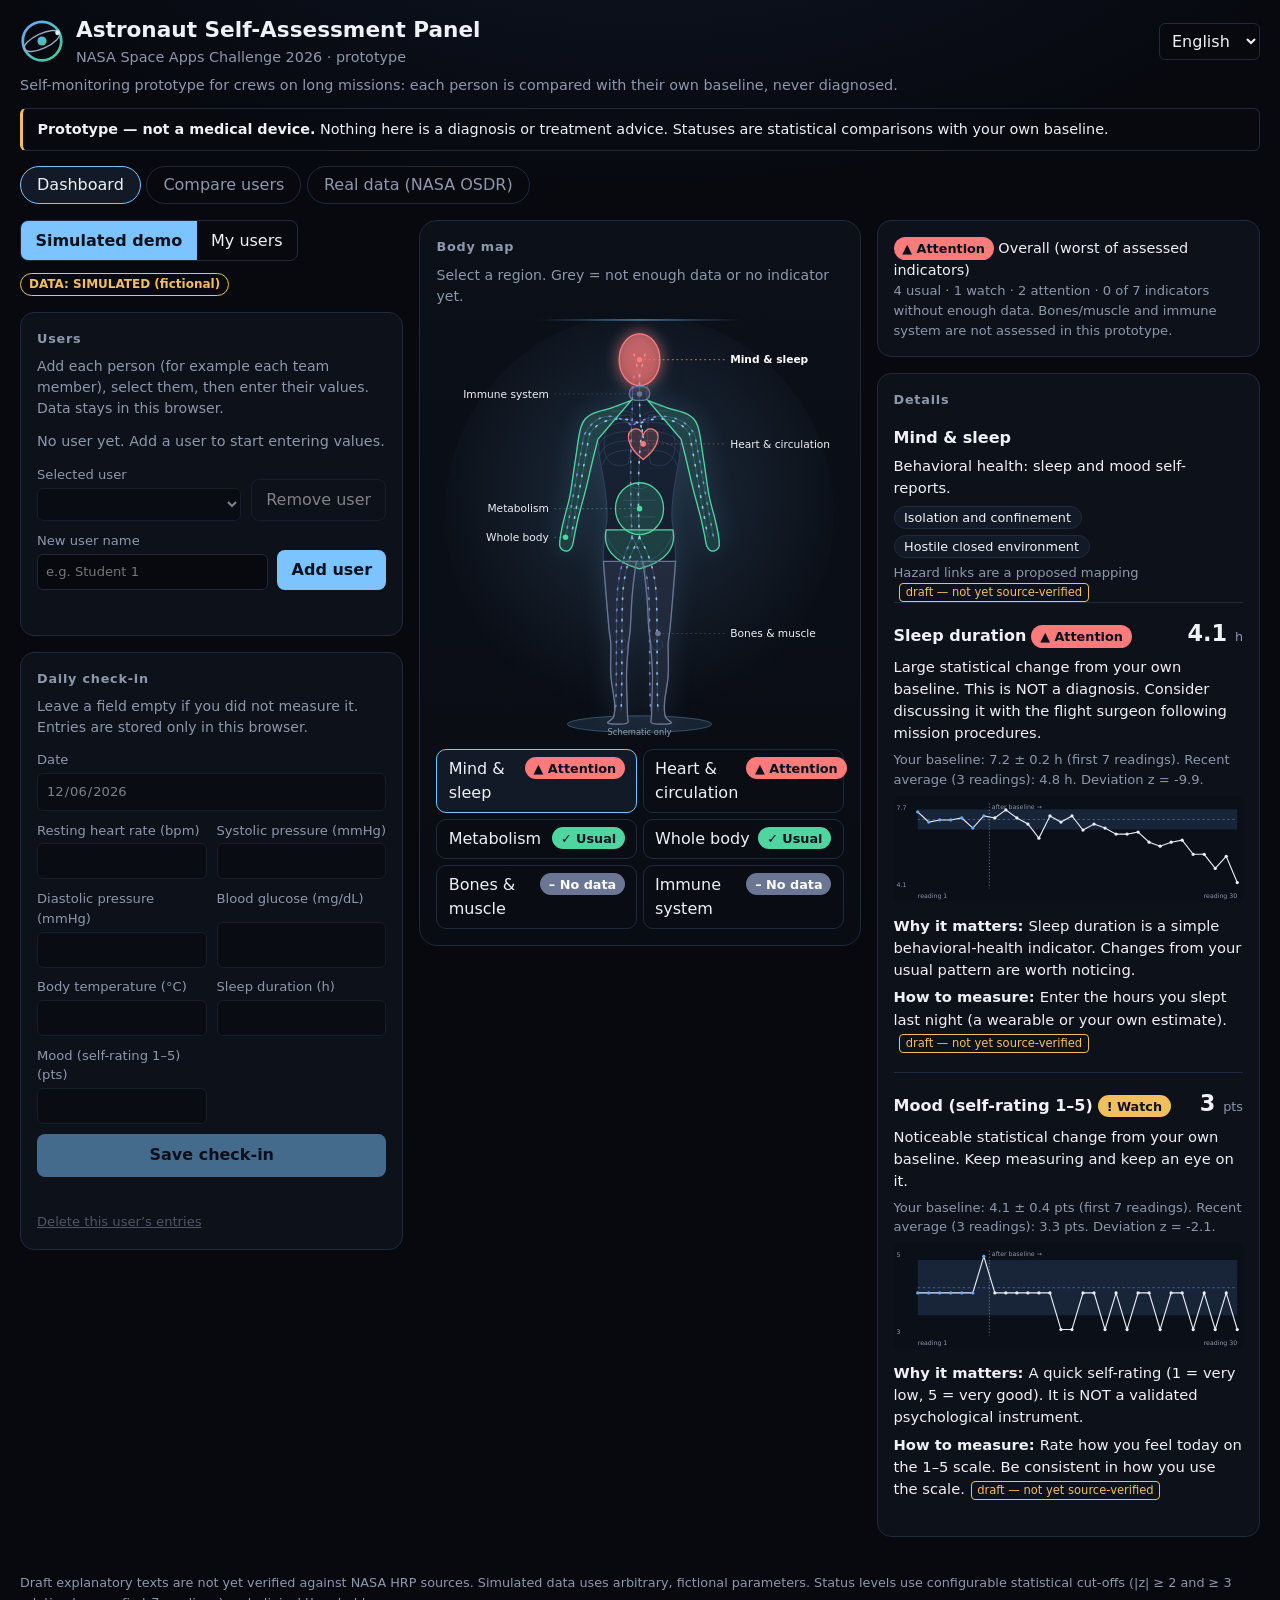
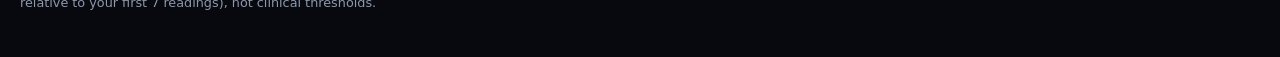
==== nasahealthmontoringsoftware/index.html @ 1b204e5e "Add files via upload" ====
<!DOCTYPE html>
<html lang="en">
<head>
  <meta charset="utf-8">
  <meta name="viewport" content="width=device-width, initial-scale=1">
  <title>Astronaut Self-Assessment Panel — NASA Space Apps 2026 prototype</title>
  <link rel="stylesheet" href="css/style.css">
</head>
<body>
  <header class="top">
    <div class="brand">
      <svg class="logo" viewBox="0 0 48 48" aria-hidden="true" focusable="false">
        <defs><linearGradient id="lg" x1="0" y1="0" x2="1" y2="1"><stop offset="0" stop-color="#6aa8ff"/><stop offset="1" stop-color="#3ecf8e"/></linearGradient></defs>
        <circle cx="24" cy="24" r="21" fill="none" stroke="url(#lg)" stroke-width="3"/>
        <ellipse cx="24" cy="24" rx="21" ry="8" fill="none" stroke="#9aa6c2" stroke-width="1.5" transform="rotate(-25 24 24)"/>
        <circle cx="24" cy="24" r="5" fill="url(#lg)"/>
        <circle cx="41" cy="15" r="2.6" fill="#e8edf7"/>
      </svg>
      <div>
        <h1 data-i18n="appTitle">Astronaut Self-Assessment Panel</h1>
        <p class="sub" data-i18n="appSub">NASA Space Apps Challenge 2026 · prototype</p>
      </div>
    </div>
    <div class="top-right">
      <label class="lang"><span class="sr-only" data-i18n="langLabel">Language</span><select id="lang"></select></label>
    </div>
  </header>

  <p class="tagline" data-i18n="hero">Self-monitoring prototype for crews on long missions: each person is compared with their own baseline, never diagnosed.</p>

  <div class="banner" role="note">
    <strong data-i18n="bannerStrong">Prototype — not a medical device.</strong>
    <span data-i18n="bannerText">Nothing here is a diagnosis or treatment advice. Statuses are statistical comparisons with your own baseline.</span>
  </div>

  <nav class="tabs" role="tablist">
    <button class="tab active" role="tab" aria-selected="true" data-tab="dash" data-i18n="tabDash">Dashboard</button>
    <button class="tab" role="tab" aria-selected="false" data-tab="compare" data-i18n="tabCompare">Compare users</button>
    <button class="tab" role="tab" aria-selected="false" data-tab="osdr" data-i18n="tabOsdr">Real data (NASA OSDR)</button>
  </nav>

  <div id="view-dash">
  <main class="console">
    <aside class="rail rail-left" aria-label="Users and data entry">
      <div class="toolbar">
        <div class="source-toggle" role="group" aria-label="Data source" data-i18n-aria="srcLabel">
          <button id="btn-demo" class="seg active" aria-pressed="true" data-i18n="btnDemo">Simulated demo</button>
          <button id="btn-manual" class="seg" aria-pressed="false" data-i18n="btnManual">My users</button>
        </div>
        <span id="source-badge" class="badge sim">DATA: SIMULATED (fictional)</span>
      </div>

      <section class="card" aria-labelledby="h-users">
        <h2 id="h-users" data-i18n="users.title">Users</h2>
        <p class="hint" data-i18n="users.hint">Add each person (for example each team member), select them, then enter their values. Data stays in this browser.</p>
        <p id="user-none" class="empty" data-i18n="users.none">No user yet. Add a user to start entering values.</p>
        <div class="userbar">
          <label class="grow"><span data-i18n="users.select">Selected user</span><select id="user-select"></select></label>
          <button id="user-remove" class="ghost" type="button" data-i18n="users.remove">Remove user</button>
        </div>
        <form id="user-add" class="userbar" novalidate>
          <label class="grow"><span data-i18n="users.new">New user name</span><input id="user-name" type="text" maxlength="30" autocomplete="off" data-i18n-ph="users.placeholder" placeholder="e.g. Student 1"></label>
          <button class="primary" type="submit" data-i18n="users.add">Add user</button>
        </form>
        <div id="user-msg" role="status" class="form-msg"></div>
      </section>

      <section class="card" aria-labelledby="h-checkin">
        <h2 id="h-checkin" data-i18n="checkin">Daily check-in</h2>
        <p class="hint" data-i18n="checkinHint">Leave a field empty if you did not measure it. Entries are stored only in this browser.</p>
        <form id="checkin" novalidate></form>
        <div id="form-msg" role="alert" class="form-msg"></div>
        <button id="clear-manual" class="link" type="button" data-i18n="clear">Delete my entries</button>
      </section>
    </aside>

    <section class="stage" aria-labelledby="h-body">
      <h2 id="h-body" data-i18n="bodyMap">Body map</h2>
      <p class="hint" data-i18n="bodyHint">Select a region. Grey = not enough data or no indicator yet.</p>
      <div class="bodywrap">
        <svg id="body" viewBox="0 0 440 452" role="group" aria-label="Clickable body map" data-i18n-aria="bodyAria">
          <defs>
            <radialGradient id="halo" cx="0.5" cy="0.45" r="0.55"><stop offset="0" stop-color="#7cc4ff" stop-opacity="0.16"/><stop offset="1" stop-color="#7cc4ff" stop-opacity="0"/></radialGradient>
            <linearGradient id="scanfade" x1="0" y1="0" x2="1" y2="0"><stop offset="0" stop-color="#7cc4ff" stop-opacity="0"/><stop offset="0.5" stop-color="#7cc4ff" stop-opacity="0.9"/><stop offset="1" stop-color="#7cc4ff" stop-opacity="0"/></linearGradient>
            <linearGradient id="skin" x1="0" y1="0" x2="0" y2="1"><stop offset="0" stop-color="#1a2639"/><stop offset="1" stop-color="#0d1420"/></linearGradient>
          </defs>
          <ellipse class="deco" cx="220" cy="210" rx="210" ry="215" fill="url(#halo)"/>
          <ellipse class="plinth deco" cx="220" cy="438" rx="78" ry="9"/>
          <g class="figure deco" transform="translate(110 0)" aria-hidden="true">
            <path class="skin" d="M119.0 70.0 C119.0 73.0 115.5 83.7 119.0 88.0 C122.5 92.3 132.8 93.5 140.0 96.0 C147.2 98.5 156.5 99.7 162.0 103.0 C167.5 106.3 170.2 108.2 173.0 116.0 C175.8 123.8 177.0 137.7 179.0 150.0 C181.0 162.3 183.0 179.3 185.0 190.0 C187.0 200.7 189.3 207.0 191.0 214.0 C192.7 221.0 194.2 226.7 195.0 232.0 C195.8 237.3 197.0 242.8 196.0 246.0 C195.0 249.2 191.2 251.0 189.0 251.0 C186.8 251.0 184.5 249.2 183.0 246.0 C181.5 242.8 181.2 237.3 180.0 232.0 C178.8 226.7 178.0 222.0 176.0 214.0 C174.0 206.0 170.7 194.7 168.0 184.0 C165.3 173.3 162.2 159.0 160.0 150.0 C157.8 141.0 155.8 133.3 155.0 130.0  C154.7 133.3 154.3 140.7 153.0 150.0 C151.7 159.3 148.3 175.3 147.0 186.0 C145.7 196.7 144.8 205.7 145.0 214.0 C145.2 222.3 147.3 228.0 148.0 236.0 C148.7 244.0 149.3 251.3 149.0 262.0 C148.7 272.7 147.0 287.8 146.0 300.0 C145.0 312.2 143.8 326.3 143.0 335.0 C142.2 343.7 141.3 343.7 141.0 352.0 C140.7 360.3 141.7 374.5 141.0 385.0 C140.3 395.5 137.5 407.5 137.0 415.0 C136.5 422.5 136.8 426.3 138.0 430.0 C139.2 433.7 146.3 435.8 144.0 437.0 C141.7 438.2 127.5 438.5 124.0 437.0 C120.5 435.5 123.0 436.7 123.0 428.0 C123.0 419.3 124.2 397.7 124.0 385.0 C123.8 372.3 122.7 360.3 122.0 352.0 C121.3 343.7 120.7 343.7 120.0 335.0 C119.3 326.3 119.0 311.5 118.0 300.0 C117.0 288.5 115.0 272.3 114.0 266.0 C113.0 259.7 112.3 262.7 112.0 262.0 L108 262  C107.7 262.7 107.0 259.7 106.0 266.0 C105.0 272.3 103.0 288.5 102.0 300.0 C101.0 311.5 100.7 326.3 100.0 335.0 C99.3 343.7 98.7 343.7 98.0 352.0 C97.3 360.3 96.2 372.3 96.0 385.0 C95.8 397.7 97.0 419.3 97.0 428.0 C97.0 436.7 99.5 435.5 96.0 437.0 C92.5 438.5 78.3 438.2 76.0 437.0 C73.7 435.8 80.8 433.7 82.0 430.0 C83.2 426.3 83.5 422.5 83.0 415.0 C82.5 407.5 79.7 395.5 79.0 385.0 C78.3 374.5 79.3 360.3 79.0 352.0 C78.7 343.7 77.8 343.7 77.0 335.0 C76.2 326.3 75.0 312.2 74.0 300.0 C73.0 287.8 71.3 272.7 71.0 262.0 C70.7 251.3 71.3 244.0 72.0 236.0 C72.7 228.0 74.8 222.3 75.0 214.0 C75.2 205.7 74.3 196.7 73.0 186.0 C71.7 175.3 68.3 159.3 67.0 150.0 C65.7 140.7 65.3 133.3 65.0 130.0  C64.2 133.3 62.2 141.0 60.0 150.0 C57.8 159.0 54.7 173.3 52.0 184.0 C49.3 194.7 46.0 206.0 44.0 214.0 C42.0 222.0 41.2 226.7 40.0 232.0 C38.8 237.3 38.5 242.8 37.0 246.0 C35.5 249.2 33.2 251.0 31.0 251.0 C28.8 251.0 25.0 249.2 24.0 246.0 C23.0 242.8 24.2 237.3 25.0 232.0 C25.8 226.7 27.3 221.0 29.0 214.0 C30.7 207.0 33.0 200.7 35.0 190.0 C37.0 179.3 39.0 162.3 41.0 150.0 C43.0 137.7 44.2 123.8 47.0 116.0 C49.8 108.2 52.5 106.3 58.0 103.0 C63.5 99.7 72.8 98.5 80.0 96.0 C87.2 93.5 97.5 92.3 101.0 88.0 C104.5 83.7 101.0 73.0 101.0 70.0 Z"/>
            <ellipse class="skin" cx="110" cy="44" rx="22" ry="28"/>
          </g>
          <g class="deco" transform="translate(110 0)" aria-hidden="true">
            <g class="anat"><path d="M120 104 C140 102 150 118 148 142 C146 158 132 162 122 156 C118 140 118 120 120 104 Z"/><path d="M100 104 C80 102 70 118 72 142 C74 158 88 162 98 156 C102 140 102 120 100 104 Z"/><path d="M114 112 C134.0 110 150 116 152 128"/><path d="M106 112 C86.0 110 70 116 68 128"/><path d="M114 122 C135.2 120 152 126 154 138"/><path d="M106 122 C84.8 120 68 126 66 138"/><path d="M114 132 C134.6 130 151 136 153 148"/><path d="M106 132 C85.4 130 69 136 67 148"/><path d="M114 142 C132.8 140 148 146 150 158"/><path d="M106 142 C87.2 140 72 146 70 158"/><path class="spine" d="M110 90 L110 250"/><path d="M80 100 C92 98 102 100 106 104"/><path d="M140 100 C128 98 118 100 114 104"/><path d="M74 232 C80 252 96 262 110 264 C124 262 140 252 146 232"/><circle cx="91" cy="352" r="6"/><circle cx="129" cy="352" r="6"/><path d="M96 176 C102 186 118 186 124 176"/><path d="M92 196 L128 196"/><path d="M93 214 L127 214"/></g>
            <g class="vessels"><path class="vessel" d="M104 62 C102 76 102 96 102 112 C100 130 100 200 102 236"/><path class="vein" d="M104 62 C102 76 102 96 102 112 C100 130 100 200 102 236"/><path class="vessel" d="M102 236 C94 254 88 270 86 296 C84 336 86 384 84 424"/><path class="vein" d="M102 236 C94 254 88 270 86 296 C84 336 86 384 84 424"/><path class="vessel" d="M102 236 C112 254 118 270 120 296 C122 336 120 384 122 424"/><path class="vein" d="M102 236 C112 254 118 270 120 296 C122 336 120 384 122 424"/><path class="vessel" d="M104 114 C128 100 158 102 170 126 C176 158 182 194 190 236"/><path class="vein" d="M104 114 C128 100 158 102 170 126 C176 158 182 194 190 236"/><path class="vessel" d="M100 114 C80 100 62 102 50 126 C44 158 38 194 30 236"/><path class="vein" d="M100 114 C80 100 62 102 50 126 C44 158 38 194 30 236"/><path class="vessel" d="M114 128 C110 112 110 96 110 76 L110 62"/><path class="art" d="M114 128 C110 112 110 96 110 76 L110 62"/><path class="vessel" d="M110 62 C108 54 106 46 104 38"/><path class="art" d="M110 62 C108 54 106 46 104 38"/><path class="vessel" d="M110 62 C112 54 114 46 116 38"/><path class="art" d="M110 62 C112 54 114 46 116 38"/><path class="vessel" d="M113 120 C108 150 108 200 110 236"/><path class="art" d="M113 120 C108 150 108 200 110 236"/><path class="vessel" d="M110 236 C100 254 94 270 92 296 C90 336 92 384 90 424"/><path class="art" d="M110 236 C100 254 94 270 92 296 C90 336 92 384 90 424"/><path class="vessel" d="M110 236 C120 254 126 270 128 296 C130 336 128 384 130 424"/><path class="art" d="M110 236 C120 254 126 270 128 296 C130 336 128 384 130 424"/><path class="vessel" d="M112 112 C132 104 154 108 164 124 C170 156 176 192 184 236"/><path class="art" d="M112 112 C132 104 154 108 164 124 C170 156 176 192 184 236"/><path class="vessel" d="M108 112 C88 104 66 108 56 124 C50 156 44 192 36 236"/><path class="art" d="M108 112 C88 104 66 108 56 124 C50 156 44 192 36 236"/></g>
          </g>
          <g class="region" data-region="mind" tabindex="0" role="button" aria-label="Mind and sleep">
            <ellipse class="zone" transform="translate(110 0)" cx="110" cy="44" rx="22" ry="28"></ellipse>
            <line class="lead" x1="220" y1="44" x2="312" y2="44"/><circle class="dot" cx="220" cy="44" r="3"/><text class="lbl" x="318" y="48" text-anchor="start" data-i18n="region.mind.title">region.mind.title</text>
          </g>
          <g class="region" data-region="immune" tabindex="0" role="button" aria-label="Immune system">
            <rect class="zone" transform="translate(110 0)" x="99" y="73" width="22" height="15" rx="7"></rect>
            <line class="lead" x1="220" y1="81" x2="128" y2="81"/><circle class="dot" cx="220" cy="81" r="3"/><text class="lbl" x="122" y="85" text-anchor="end" data-i18n="region.immune.title">region.immune.title</text>
          </g>
          <g class="region" data-region="heart" tabindex="0" role="button" aria-label="Heart and circulation">
            <g transform="translate(110 0)"><path class="zone beat" d="M114 152 C96 138 94 122 104 119 C109 118 113 121 114 126 C115 121 119 118 124 119 C134 122 132 138 114 152 Z"></path></g>
            <line class="lead" x1="224" y1="135" x2="312" y2="135"/><circle class="dot" cx="224" cy="135" r="3"/><text class="lbl" x="318" y="139" text-anchor="start" data-i18n="region.heart.title">region.heart.title</text>
          </g>
          <g class="region" data-region="metabolism" tabindex="0" role="button" aria-label="Metabolism">
            <ellipse class="zone" transform="translate(110 0)" cx="110" cy="205" rx="26" ry="28"></ellipse>
            <line class="lead" x1="220" y1="205" x2="128" y2="205"/><circle class="dot" cx="220" cy="205" r="3"/><text class="lbl" x="122" y="209" text-anchor="end" data-i18n="region.metabolism.title">region.metabolism.title</text>
          </g>
          <g class="region" data-region="whole" tabindex="0" role="button" aria-label="Whole body temperature">
            <path class="zone" transform="translate(110 0)" d="M119.0 88.0 C122.5 89.3 132.8 93.5 140.0 96.0 C147.2 98.5 156.5 99.7 162.0 103.0 C167.5 106.3 170.2 108.2 173.0 116.0 C175.8 123.8 177.0 137.7 179.0 150.0 C181.0 162.3 183.0 179.3 185.0 190.0 C187.0 200.7 189.3 207.0 191.0 214.0 C192.7 221.0 194.2 226.7 195.0 232.0 C195.8 237.3 197.0 242.8 196.0 246.0 C195.0 249.2 191.2 251.0 189.0 251.0 C186.8 251.0 184.5 249.2 183.0 246.0 C181.5 242.8 181.2 237.3 180.0 232.0 C178.8 226.7 178.0 222.0 176.0 214.0 C174.0 206.0 170.7 194.7 168.0 184.0 C165.3 173.3 162.2 159.0 160.0 150.0 C157.8 141.0 155.8 133.3 155.0 130.0 Z M101.0 88.0 C97.5 89.3 87.2 93.5 80.0 96.0 C72.8 98.5 63.5 99.7 58.0 103.0 C52.5 106.3 49.8 108.2 47.0 116.0 C44.2 123.8 43.0 137.7 41.0 150.0 C39.0 162.3 37.0 179.3 35.0 190.0 C33.0 200.7 30.7 207.0 29.0 214.0 C27.3 221.0 25.8 226.7 25.0 232.0 C24.2 237.3 23.0 242.8 24.0 246.0 C25.0 249.2 28.8 251.0 31.0 251.0 C33.2 251.0 35.5 249.2 37.0 246.0 C38.5 242.8 38.8 237.3 40.0 232.0 C41.2 226.7 42.0 222.0 44.0 214.0 C46.0 206.0 49.3 194.7 52.0 184.0 C54.7 173.3 57.8 159.0 60.0 150.0 C62.2 141.0 64.2 133.3 65.0 130.0 Z M74 228 L146 228 C150 246 140 262 110 270 C80 262 70 246 74 228 Z"></path>
            <line class="lead" x1="140" y1="236" x2="128" y2="236"/><circle class="dot" cx="140" cy="236" r="3"/><text class="lbl" x="122" y="240" text-anchor="end" data-i18n="region.whole.title">region.whole.title</text>
          </g>
          <g class="region" data-region="bones" tabindex="0" role="button" aria-label="Bones and muscle">
            <path class="zone" transform="translate(110 0)" d="M149.0 262.0 C148.5 268.3 147.0 287.8 146.0 300.0 C145.0 312.2 143.8 326.3 143.0 335.0 C142.2 343.7 141.3 343.7 141.0 352.0 C140.7 360.3 141.7 374.5 141.0 385.0 C140.3 395.5 137.5 407.5 137.0 415.0 C136.5 422.5 136.8 426.3 138.0 430.0 C139.2 433.7 146.3 435.8 144.0 437.0 C141.7 438.2 127.5 438.5 124.0 437.0 C120.5 435.5 123.0 436.7 123.0 428.0 C123.0 419.3 124.2 397.7 124.0 385.0 C123.8 372.3 122.7 360.3 122.0 352.0 C121.3 343.7 120.7 343.7 120.0 335.0 C119.3 326.3 119.0 311.5 118.0 300.0 C117.0 288.5 115.0 272.3 114.0 266.0 C113.0 259.7 112.3 262.7 112.0 262.0 Z M71.0 262.0 C71.5 268.3 73.0 287.8 74.0 300.0 C75.0 312.2 76.2 326.3 77.0 335.0 C77.8 343.7 78.7 343.7 79.0 352.0 C79.3 360.3 78.3 374.5 79.0 385.0 C79.7 395.5 82.5 407.5 83.0 415.0 C83.5 422.5 83.2 426.3 82.0 430.0 C80.8 433.7 73.7 435.8 76.0 437.0 C78.3 438.2 92.5 438.5 96.0 437.0 C99.5 435.5 97.0 436.7 97.0 428.0 C97.0 419.3 95.8 397.7 96.0 385.0 C96.2 372.3 97.3 360.3 98.0 352.0 C98.7 343.7 99.3 343.7 100.0 335.0 C100.7 326.3 101.0 311.5 102.0 300.0 C103.0 288.5 105.0 272.3 106.0 266.0 C107.0 259.7 107.7 262.7 108.0 262.0 Z"></path>
            <line class="lead" x1="240" y1="340" x2="312" y2="340"/><circle class="dot" cx="240" cy="340" r="3"/><text class="lbl" x="318" y="344" text-anchor="start" data-i18n="region.bones.title">region.bones.title</text>
          </g>
          <rect class="scan" x="110" y="0" width="220" height="2" fill="url(#scanfade)" aria-hidden="true"/>
          <text x="220" y="450" text-anchor="middle" class="svg-note" data-i18n="schematic">Schematic only</text>
        </svg>
        <ul id="region-list" class="region-list"></ul>
      </div>
    </section>

    <aside class="rail rail-right" aria-label="Analysis">
      <section class="card summary" aria-live="polite">
        <div id="overall" class="overall"></div>
      </section>
      <section class="card detail" aria-labelledby="h-detail" aria-live="polite">
        <h2 id="h-detail" data-i18n="details">Details</h2>
        <div id="detail"><p class="hint">Select a body region to see its indicators.</p></div>
      </section>
    </aside>
  </main>
  </div>

  <div id="view-compare" hidden><div class="layout1"><section class="card" id="cmp"></section></div></div>
  <div id="view-osdr" hidden><div class="layout1"><section class="card" id="osdr"></section></div></div>

  <footer>
    <p data-i18n="footer">Draft explanatory texts are not yet verified against NASA HRP sources. Simulated data uses arbitrary, fictional parameters.
       Status levels use configurable statistical cut-offs (|z| ≥ 2 and ≥ 3 relative to your first 7 readings), not clinical thresholds.</p>
  </footer>

  <script src="js/i18n.js"></script>
  <script src="js/core.js"></script>
  <script src="js/store.js"></script>
  <script src="js/osdr.js"></script>
  <script src="js/charts.js"></script>
  <script src="js/demo.js"></script>
  <script src="js/content.js"></script>
  <script src="js/views.js"></script>
  <script src="js/app.js"></script>
</body>
</html>
---- nasahealthmontoringsoftware/css/style.css ----
:root {
  --bg: #07090f;
  --panel: #0d1119;
  --panel2: #131a27;
  --text: #eef1f6;
  --muted: #8d98ad;
  --line: #1f2a3d;
  --ok: #4fd6a0;
  --watch: #f2bf5e;
  --attention: #ff7a7a;
  --nodata: #6b7694;
  --accent: #7cc4ff;
}
* { box-sizing: border-box; }
body { margin: 0; background: var(--bg); color: var(--text); font: 16px/1.5 system-ui, -apple-system, "Segoe UI", Roboto, sans-serif; }
h1 { font-size: 1.35rem; margin: 0; }
h2 { font-size: 1.05rem; margin: 0 0 .5rem; }
h3 { font-size: 1rem; margin: 1rem 0 .25rem; }
.sub { margin: 0; color: var(--muted); font-size: .9rem; }
.top { display: flex; flex-wrap: wrap; gap: 1rem; align-items: center; justify-content: space-between; padding: 1rem 1.25rem; border-bottom: 1px solid var(--line); }
.banner { margin: .75rem 1.25rem 0; padding: .6rem .9rem; background: var(--panel2); border-left: 4px solid var(--watch); border-radius: 6px; font-size: .9rem; }
.badge { display: inline-block; margin-left: .5rem; padding: .1rem .5rem; border-radius: 999px; font-size: .75rem; font-weight: 700; border: 1px solid currentColor; }
.badge.sim { color: var(--watch); }
.badge.man { color: var(--accent); }
.card { background: var(--panel); border: 1px solid var(--line); border-radius: 10px; padding: 1rem; }
.hint { color: var(--muted); font-size: .88rem; margin: 0 0 .75rem; }
.source-toggle { display: inline-flex; border: 1px solid var(--line); border-radius: 8px; overflow: hidden; }
.seg { background: transparent; color: var(--text); border: 0; padding: .45rem .9rem; cursor: pointer; font: inherit; }
.seg.active { background: var(--accent); color: #07101f; font-weight: 700; }
:focus-visible { outline: 3px solid var(--accent); outline-offset: 2px; }

.overall { padding: .5rem .7rem; border-radius: 8px; background: var(--panel2); font-size: .9rem; margin-bottom: .75rem; }
.bodywrap { display: flex; flex-direction: column; align-items: center; gap: .75rem; }
#body { width: 100%; max-width: 220px; height: auto; }
.region { cursor: pointer; }
.svg-note { fill: var(--muted); font-size: 9px; }
.region-list { list-style: none; padding: 0; margin: 0; width: 100%; display: grid; gap: .35rem; }
.region-list button { width: 100%; text-align: left; background: var(--panel2); color: var(--text); border: 1px solid var(--line); border-radius: 8px; padding: .45rem .7rem; font: inherit; cursor: pointer; display: flex; justify-content: space-between; gap: .5rem; }
.region-list button.selected { border-color: var(--accent); }

.chip { display: inline-flex; align-items: center; gap: .3rem; padding: .1rem .55rem; border-radius: 999px; font-size: .8rem; font-weight: 700; color: #07101f; }
.chip.ok { background: var(--ok); }
.chip.watch { background: var(--watch); }
.chip.attention { background: var(--attention); }
.chip.nodata { background: var(--nodata); color: #fff; }

.ind { border-top: 1px solid var(--line); padding: .85rem 0; }
.ind:first-of-type { border-top: 0; }
.ind-head { display: flex; flex-wrap: wrap; justify-content: space-between; gap: .5rem; align-items: baseline; }
.ind-head .val { font-size: 1.4rem; font-weight: 700; }
.ind-head .val small { font-size: .8rem; color: var(--muted); font-weight: 400; }
.msg { margin: .35rem 0; font-size: .92rem; }
.meta { color: var(--muted); font-size: .82rem; }
.draft { display: inline-block; font-size: .72rem; color: var(--watch); border: 1px solid var(--watch); border-radius: 4px; padding: 0 .35rem; margin-left: .35rem; }
.tags span { display: inline-block; background: var(--panel2); border: 1px solid var(--line); border-radius: 999px; padding: .05rem .6rem; font-size: .8rem; margin: 0 .3rem .3rem 0; }
.chart { width: 100%; height: auto; margin-top: .4rem; background: #0a0f18; border-radius: 6px; }
.chart text { fill: var(--muted); font-size: 10px; }

form#checkin { display: grid; grid-template-columns: 1fr 1fr; gap: .6rem; }
form#checkin label { display: grid; gap: .2rem; font-size: .82rem; color: var(--muted); }
form#checkin label.full { grid-column: 1 / -1; }
form#checkin input { background: var(--bg); color: var(--text); border: 1px solid var(--line); border-radius: 6px; padding: .45rem .5rem; font: inherit; width: 100%; }
form#checkin button { grid-column: 1 / -1; background: var(--accent); color: #07101f; border: 0; border-radius: 8px; padding: .6rem; font: inherit; font-weight: 700; cursor: pointer; }
.form-msg { min-height: 1.2rem; font-size: .88rem; margin-top: .5rem; }
.form-msg.err { color: var(--attention); }
.form-msg.good { color: var(--ok); }
.link { background: none; border: 0; color: var(--muted); text-decoration: underline; cursor: pointer; font: inherit; font-size: .82rem; padding: 0; margin-top: .5rem; }
footer { padding: 0 1.25rem 2rem; color: var(--muted); font-size: .8rem; }

.top-right { display: flex; gap: .6rem; align-items: center; flex-wrap: wrap; }
.lang select { background: #0a0f18; color: inherit; border: 1px solid var(--line); border-radius: 8px; padding: .4rem .5rem; font: inherit; }
.sr-only { position: absolute; width: 1px; height: 1px; overflow: hidden; clip: rect(0 0 0 0); white-space: nowrap; }

/* ---- v3: brand, hero, tabs, users, tables, charts legend ---- */
.top { background: transparent; }
.brand { display: flex; align-items: center; gap: .75rem; }
.logo { width: 44px; height: 44px; flex: none; }
.tabs { display: flex; gap: .25rem; margin: .75rem 1.25rem 0; border-bottom: 1px solid var(--line); overflow-x: auto; }
.tab { background: transparent; color: var(--muted); border: 0; border-bottom: 3px solid transparent; padding: .6rem 1rem; font: inherit; font-weight: 600; cursor: pointer; white-space: nowrap; }
.tab:hover { color: var(--text); }
.tab.active { color: var(--text); border-bottom-color: var(--accent); }
.toolbar { display: flex; flex-wrap: wrap; align-items: center; gap: .75rem; padding: .9rem 1.25rem 0; }
.toolbar .badge { margin-left: 0; }
.layout1 { padding: 1rem 1.25rem; }
.badge.real { color: var(--ok); margin: 0 0 .6rem; }
.empty { color: var(--muted); font-size: .9rem; margin: .25rem 0 .75rem; }
.userbar { display: flex; flex-wrap: wrap; gap: .6rem; align-items: end; margin-bottom: .6rem; }
.userbar label { display: grid; gap: .2rem; font-size: .82rem; color: var(--muted); }
.userbar .grow { flex: 1 1 10rem; }
.userbar select, .userbar input, .lang select { background: var(--bg); color: var(--text); border: 1px solid var(--line); border-radius: 6px; padding: .45rem .5rem; font: inherit; width: 100%; }
.userbar .primary { background: var(--accent); color: #07101f; border: 0; border-radius: 8px; padding: .5rem .9rem; font: inherit; font-weight: 700; cursor: pointer; }
.userbar .ghost { background: transparent; color: var(--text); border: 1px solid var(--line); border-radius: 8px; padding: .5rem .9rem; font: inherit; cursor: pointer; }
button:disabled, select:disabled, input:disabled { opacity: .5; cursor: not-allowed; }
.picker { display: flex; flex-wrap: wrap; gap: .4rem; margin: .4rem 0 .6rem; }
.pick { background: var(--panel2); color: var(--text); border: 1px solid var(--line); border-radius: 999px; padding: .3rem .85rem; font: inherit; font-size: .88rem; cursor: pointer; }
.pick.active { background: var(--accent); color: #07101f; border-color: var(--accent); font-weight: 700; }
.tablewrap { overflow-x: auto; margin: .6rem 0; }
table.cmp { border-collapse: collapse; width: 100%; font-size: .9rem; }
table.cmp th, table.cmp td { border: 1px solid var(--line); padding: .45rem .6rem; text-align: left; vertical-align: top; }
table.cmp thead th { background: var(--panel2); }
table.cmp tbody th { background: #0f1520; font-weight: 600; white-space: nowrap; }
table.cmp tr.sumrow th, table.cmp tr.sumrow td { background: var(--panel2); font-weight: 700; }
.cell-val { font-weight: 700; margin-bottom: .2rem; }
.flag.low, .flag.high { color: var(--watch); font-weight: 700; }
.callout { margin: .6rem 0; padding: .6rem .9rem; background: var(--panel2); border-left: 4px solid var(--watch); border-radius: 6px; font-size: .9rem; }
.legend { display: flex; flex-wrap: wrap; gap: .4rem 1rem; margin: .4rem 0 .6rem; font-size: .85rem; color: var(--muted); }
.legend i { display: inline-block; width: .8rem; height: .8rem; border-radius: 50%; margin-right: .35rem; vertical-align: -1px; }
[hidden] { display: none !important; }
@media print { .tabs, .toolbar, .tagline, .top-right { display: none; } html, body { background: #fff; color: #000; } }
a { color: var(--accent); }

/* ---- v4: console layout (left: data entry, centre: body avatar, right: analysis) ---- */
html { background: var(--bg); }
body { background: radial-gradient(1200px 600px at 50% -10%, #0f1626 0%, transparent 60%); font-weight: 400; min-height: 100vh; }
h2 { font-size: .8rem; letter-spacing: .06em; color: var(--muted); font-weight: 600; margin: 0 0 .5rem; }
.top { max-width: 1520px; margin: 0 auto; padding: .9rem 1.25rem .4rem; border-bottom: 0; }
.tagline { max-width: 1520px; margin: 0 auto; padding: 0 1.25rem; color: var(--muted); font-size: .9rem; }
.banner { margin: .75rem max(1.25rem, calc((100vw - 1520px) / 2 + 1.25rem)) 0; background: transparent; border: 1px solid var(--line); border-left: 3px solid var(--watch); }
.tabs { margin: .9rem max(1.25rem, calc((100vw - 1520px) / 2 + 1.25rem)) 0; border-bottom: 0; gap: .35rem; }
.tab { border: 1px solid var(--line); border-radius: 999px; padding: .4rem 1rem; font-weight: 500; background: transparent; }
.tab.active { background: var(--panel2); border-color: var(--accent); color: var(--text); }
.layout1 { max-width: 1520px; margin: 0 auto; }
.card { border-radius: 14px; background: var(--panel); }

.console { max-width: 1520px; margin: 0 auto; padding: 1rem 1.25rem 1.5rem; display: grid; gap: 1rem; align-items: start;
  grid-template-columns: minmax(280px, 1fr) minmax(340px, 1.15fr) minmax(300px, 1fr); }
.rail { display: grid; gap: 1rem; min-width: 0; }
.rail-left .toolbar { padding: 0; }
.stage { position: relative; min-width: 0; padding: 1rem; border: 1px solid var(--line); border-radius: 18px; background: linear-gradient(180deg, #0b1019, #090c13); }
.bodywrap { display: flex; flex-direction: column; align-items: center; gap: .75rem; }
#body { width: 100%; max-width: 420px; max-height: 66vh; height: auto; }
.deco, .silhouette, .scan { pointer-events: none; }
.skin { fill: url(#skin); stroke: #2f4163; stroke-width: 1.2; }
.figure { filter: drop-shadow(0 0 14px rgba(124, 196, 255, .14)); }
.anat * { fill: none; stroke: #3a4d70; stroke-width: 1; stroke-opacity: .55; }
.anat .spine { stroke-dasharray: 2 4; }
.vessel { fill: none; stroke: #7cc4ff; stroke-width: 1.1; stroke-opacity: .2; }
.art, .vein { fill: none; stroke-width: 1.8; stroke-linecap: round; stroke-dasharray: 1.5 10; }
.art { stroke: #9fd8ff; stroke-opacity: .9; animation: flowf 1.3s linear infinite; }
.vein { stroke: #9a98ff; stroke-opacity: .75; animation: flowb 1.9s linear infinite; }
@keyframes flowf { to { stroke-dashoffset: -11.5; } }
@keyframes flowb { to { stroke-dashoffset: 11.5; } }
.region .zone.beat { transform-box: fill-box; transform-origin: center; animation: beat 1.2s ease-in-out infinite; }
@keyframes beat { 0%, 100% { transform: scale(1); } 12% { transform: scale(1.14); } 24% { transform: scale(1); } 36% { transform: scale(1.08); } 50% { transform: scale(1); } }
.plinth { fill: #7cc4ff; fill-opacity: .12; stroke: #7cc4ff; stroke-opacity: .35; }
.region { --zc: var(--nodata); }
.region[data-status="ok"] { --zc: var(--ok); }
.region[data-status="watch"] { --zc: var(--watch); }
.region[data-status="attention"] { --zc: var(--attention); }
.region .zone { fill: var(--zc); fill-opacity: .18; stroke: var(--zc); stroke-width: 1.4; transition: fill-opacity .15s; }
.region .lead { stroke: var(--zc); stroke-opacity: .4; stroke-dasharray: 2 3; pointer-events: none; }
.region .dot { fill: var(--zc); }
.region .lbl { fill: var(--text); font-size: 11.5px; font-weight: 500; }
.region:hover .zone, .region.selected .zone { fill-opacity: .5; filter: drop-shadow(0 0 7px var(--zc)); }
.region:hover .lead, .region.selected .lead { stroke-opacity: .9; }
.region.selected .lbl, .region:hover .lbl { fill: #fff; font-weight: 700; }
.region:focus { outline: none; }
.region:focus-visible .zone { stroke: #fff; stroke-width: 2.5; }
.scan { animation: scan 6s linear infinite; opacity: .55; }
@keyframes scan { from { transform: translateY(8px); } to { transform: translateY(430px); } }
@media (prefers-reduced-motion: reduce) { .scan { display: none; } .scan, .art, .vein, .region .zone.beat { animation: none; } }
.region-list { grid-template-columns: repeat(auto-fit, minmax(200px, 1fr)); }
.region-list .chip { white-space: nowrap; }
.region-list button { background: transparent; border-radius: 10px; }
.region-list button.selected { background: var(--panel2); }
.summary .overall { margin: 0; background: transparent; padding: 0; }
.rail-right .detail { position: sticky; top: .75rem; }
@media (max-width: 1100px) {
  .console { grid-template-columns: 1fr 1fr; }
  .stage { grid-column: 1 / -1; order: -1; }
  .rail-right .detail { position: static; }
}
@media (max-width: 700px) { .console { grid-template-columns: 1fr; padding: .75rem; } }
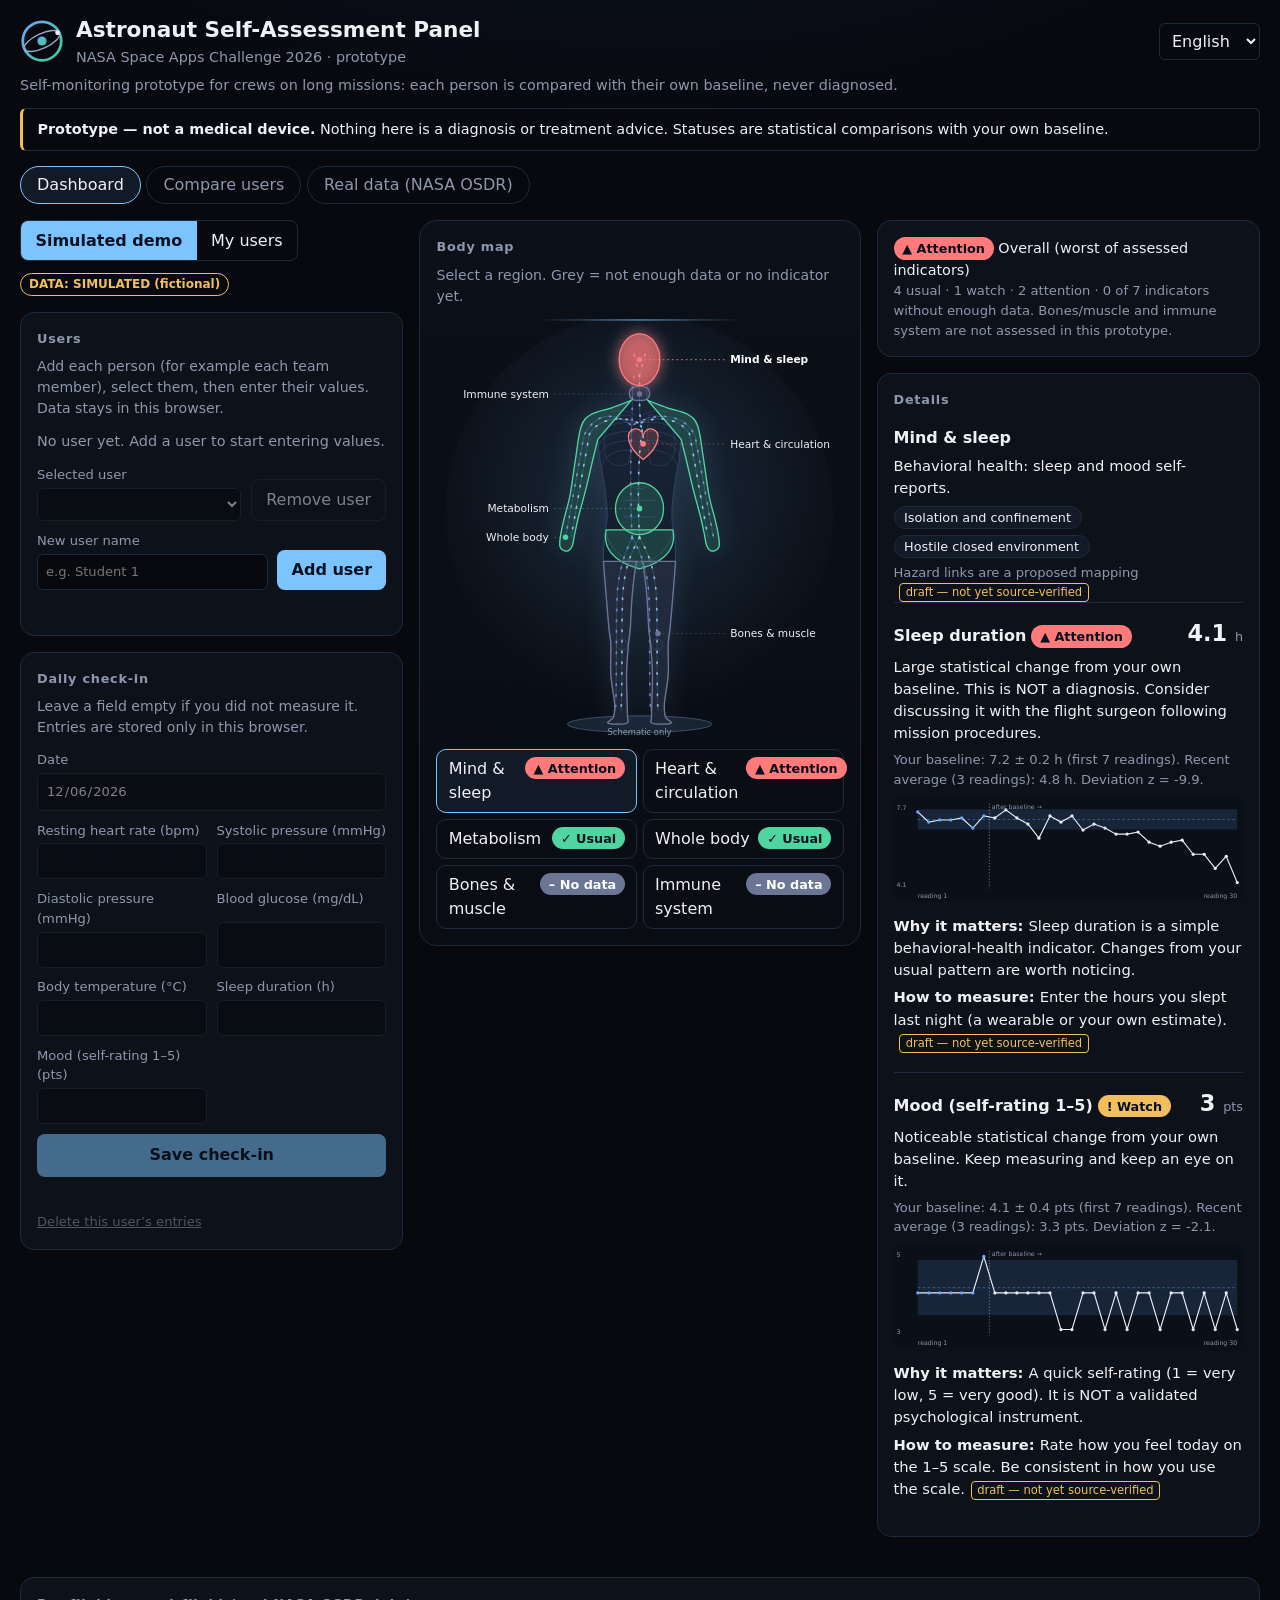
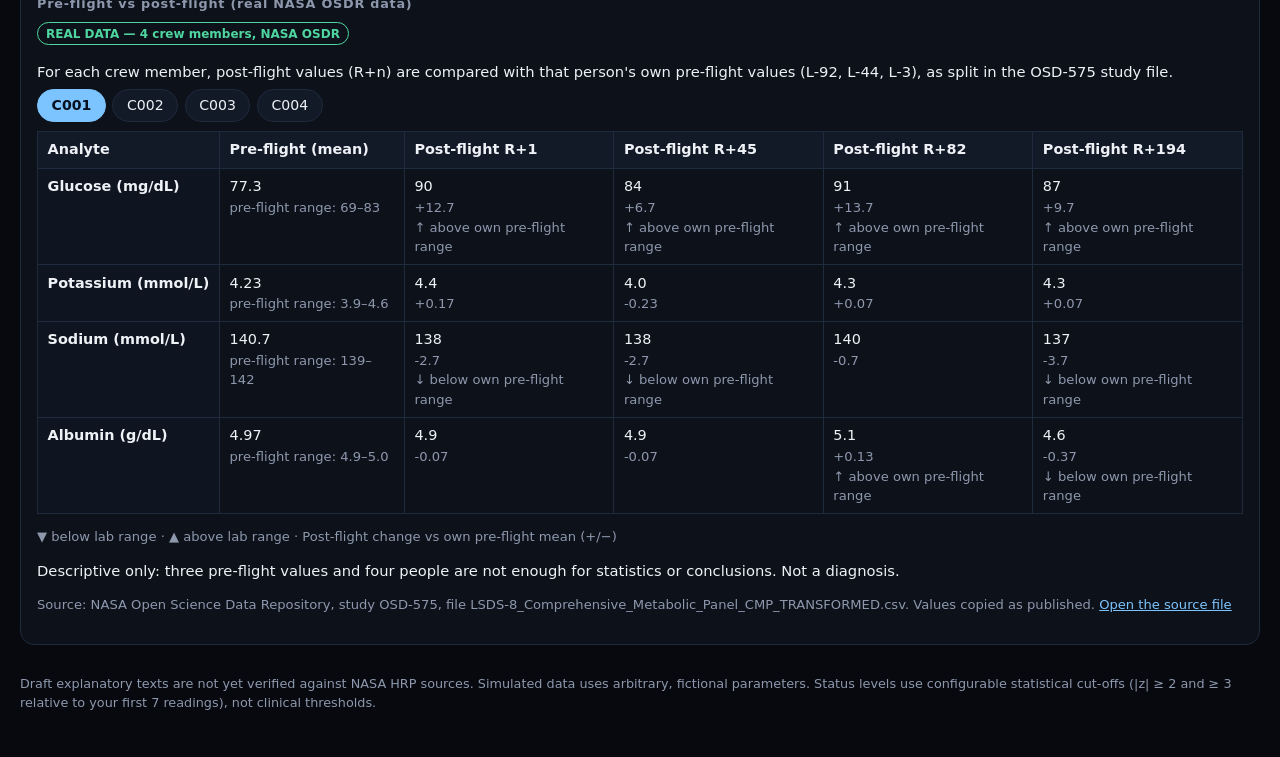
==== commit e26ccfc5: "Add pre-flight vs post-flight section to dashboard (OSD-575 real data) Per crew member: pre-flight m" ====
--- a/nasahealthmontoringsoftware/index.html
+++ b/nasahealthmontoringsoftware/index.html
@@ -135,6 +135,7 @@
       </section>
     </aside>
   </main>
+  <div class="layout1"><section class="card" id="prepost"></section></div>
   </div>
 
   <div id="view-compare" hidden><div class="layout1"><section class="card" id="cmp"></section></div></div>
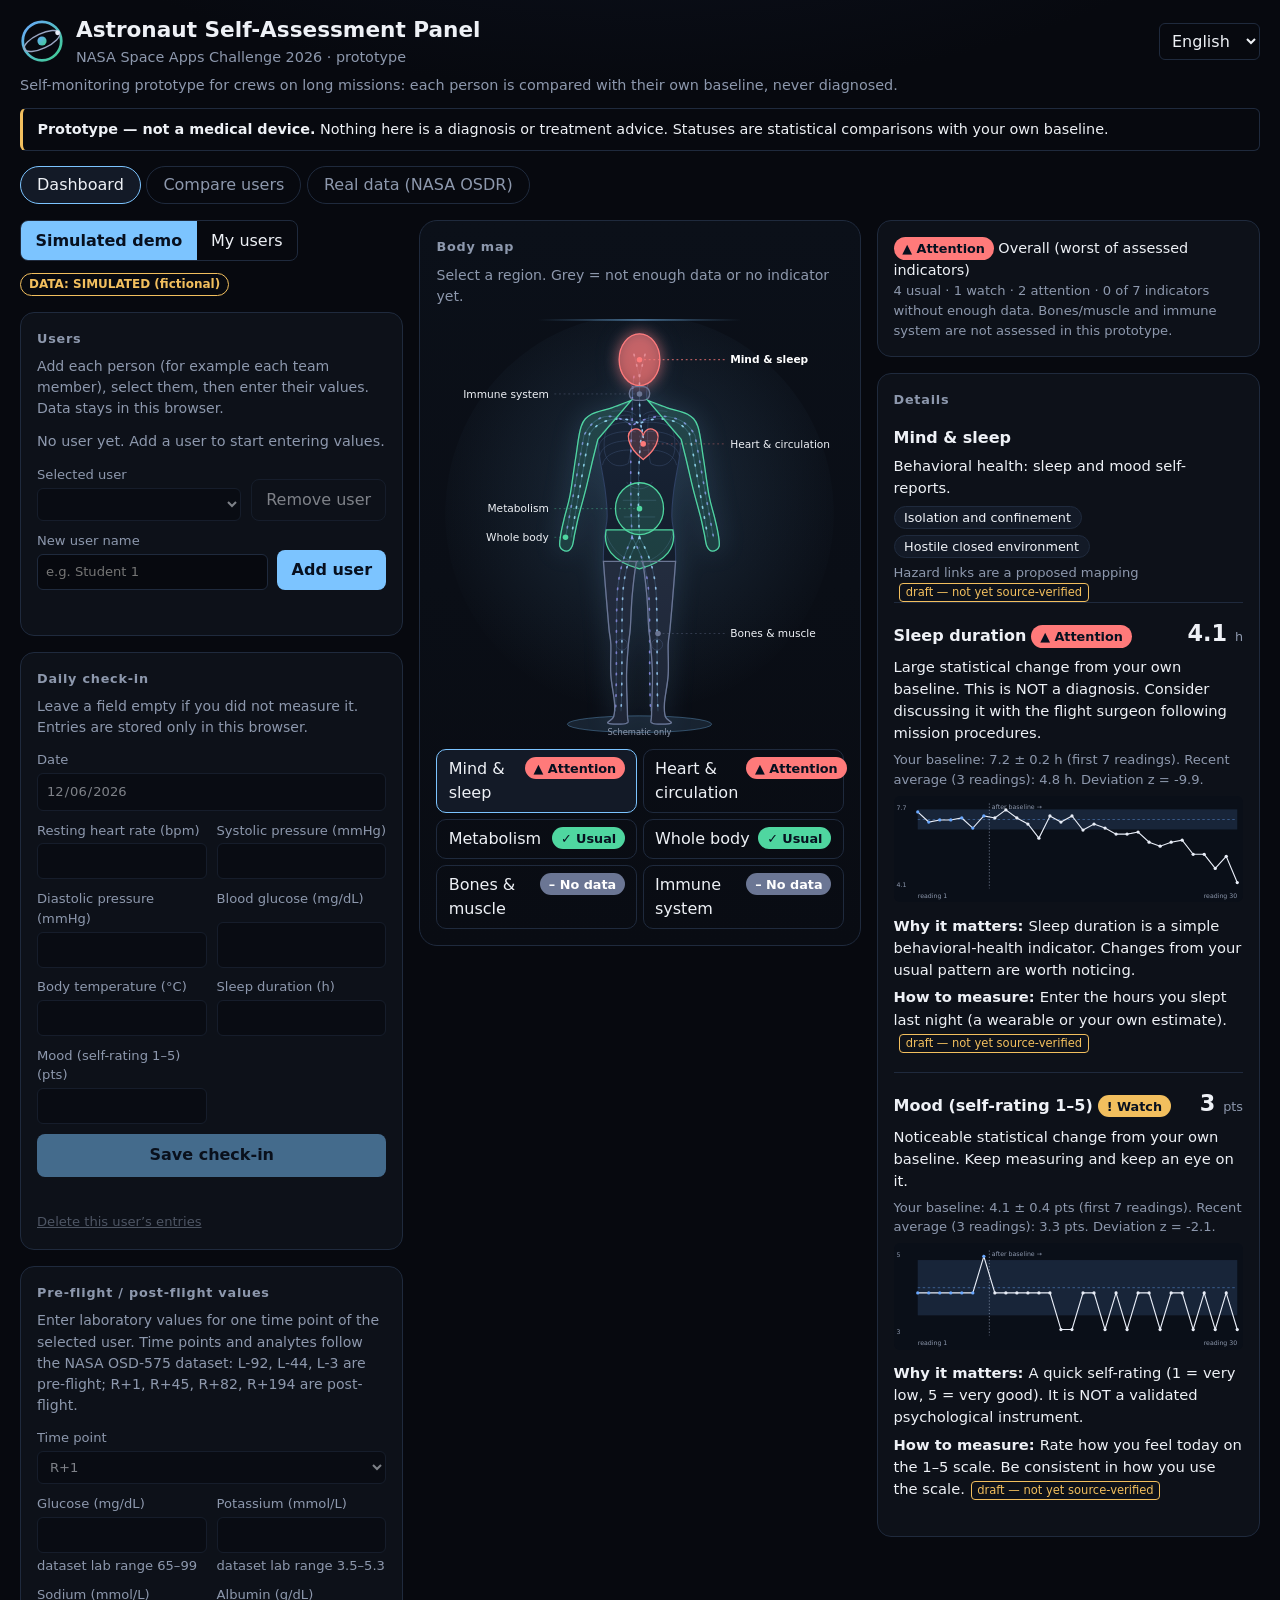
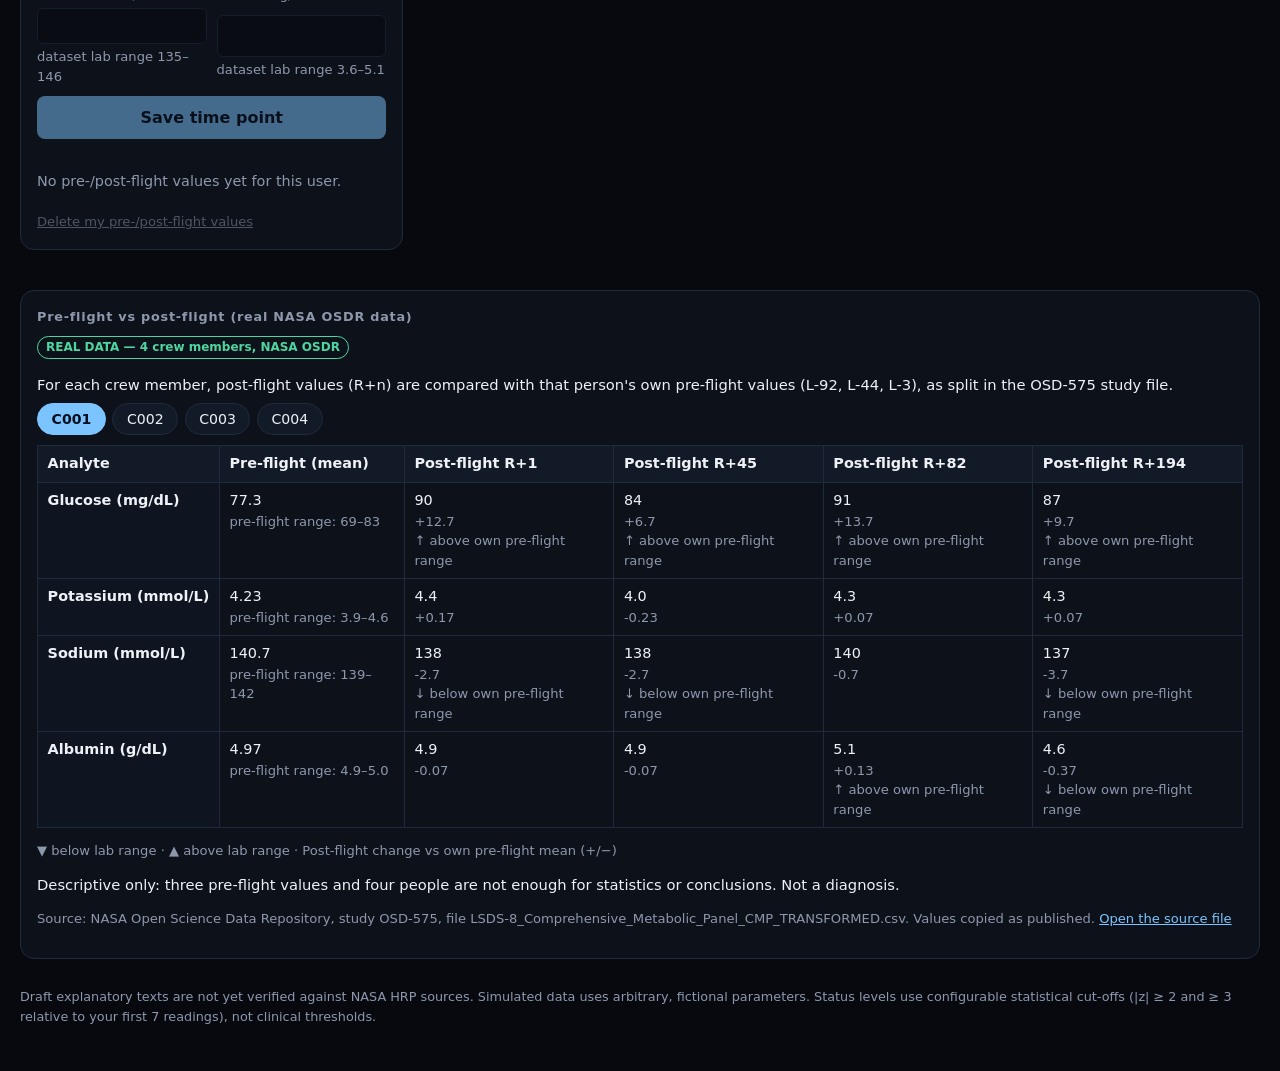
==== commit 6be6d27c: "Add pre-/post-flight input form under daily check-in Per-user records for the OSD-575 time points (L" ====
--- a/nasahealthmontoringsoftware/index.html
+++ b/nasahealthmontoringsoftware/index.html
@@ -71,6 +71,15 @@
         <form id="checkin" novalidate></form>
         <div id="form-msg" role="alert" class="form-msg"></div>
         <button id="clear-manual" class="link" type="button" data-i18n="clear">Delete my entries</button>
+      </section>
+
+      <section class="card" aria-labelledby="h-flight">
+        <h2 id="h-flight" data-i18n="fl.title">Pre-flight / post-flight values</h2>
+        <p class="hint" data-i18n="fl.hint">Enter a laboratory value for one time point of the selected user. Time points and analytes follow the NASA OSD-575 dataset.</p>
+        <form id="flightform" novalidate></form>
+        <div id="flight-msg" role="alert" class="form-msg"></div>
+        <div id="flight-summary" aria-live="polite"></div>
+        <button id="clear-flight" class="link" type="button" data-i18n="fl.clear">Delete my pre-/post-flight values</button>
       </section>
     </aside>
 
--- a/nasahealthmontoringsoftware/css/style.css
+++ b/nasahealthmontoringsoftware/css/style.css
@@ -56,11 +56,11 @@
 .chart { width: 100%; height: auto; margin-top: .4rem; background: #0a0f18; border-radius: 6px; }
 .chart text { fill: var(--muted); font-size: 10px; }
 
-form#checkin { display: grid; grid-template-columns: 1fr 1fr; gap: .6rem; }
-form#checkin label { display: grid; gap: .2rem; font-size: .82rem; color: var(--muted); }
-form#checkin label.full { grid-column: 1 / -1; }
-form#checkin input { background: var(--bg); color: var(--text); border: 1px solid var(--line); border-radius: 6px; padding: .45rem .5rem; font: inherit; width: 100%; }
-form#checkin button { grid-column: 1 / -1; background: var(--accent); color: #07101f; border: 0; border-radius: 8px; padding: .6rem; font: inherit; font-weight: 700; cursor: pointer; }
+form#checkin, form#flightform { display: grid; grid-template-columns: 1fr 1fr; gap: .6rem; }
+form#checkin label, form#flightform label { display: grid; gap: .2rem; font-size: .82rem; color: var(--muted); }
+form#checkin label.full, form#flightform label.full { grid-column: 1 / -1; }
+form#checkin input, form#flightform input, form#flightform select { background: var(--bg); color: var(--text); border: 1px solid var(--line); border-radius: 6px; padding: .45rem .5rem; font: inherit; width: 100%; }
+form#checkin button, form#flightform button { grid-column: 1 / -1; background: var(--accent); color: #07101f; border: 0; border-radius: 8px; padding: .6rem; font: inherit; font-weight: 700; cursor: pointer; }
 .form-msg { min-height: 1.2rem; font-size: .88rem; margin-top: .5rem; }
 .form-msg.err { color: var(--attention); }
 .form-msg.good { color: var(--ok); }
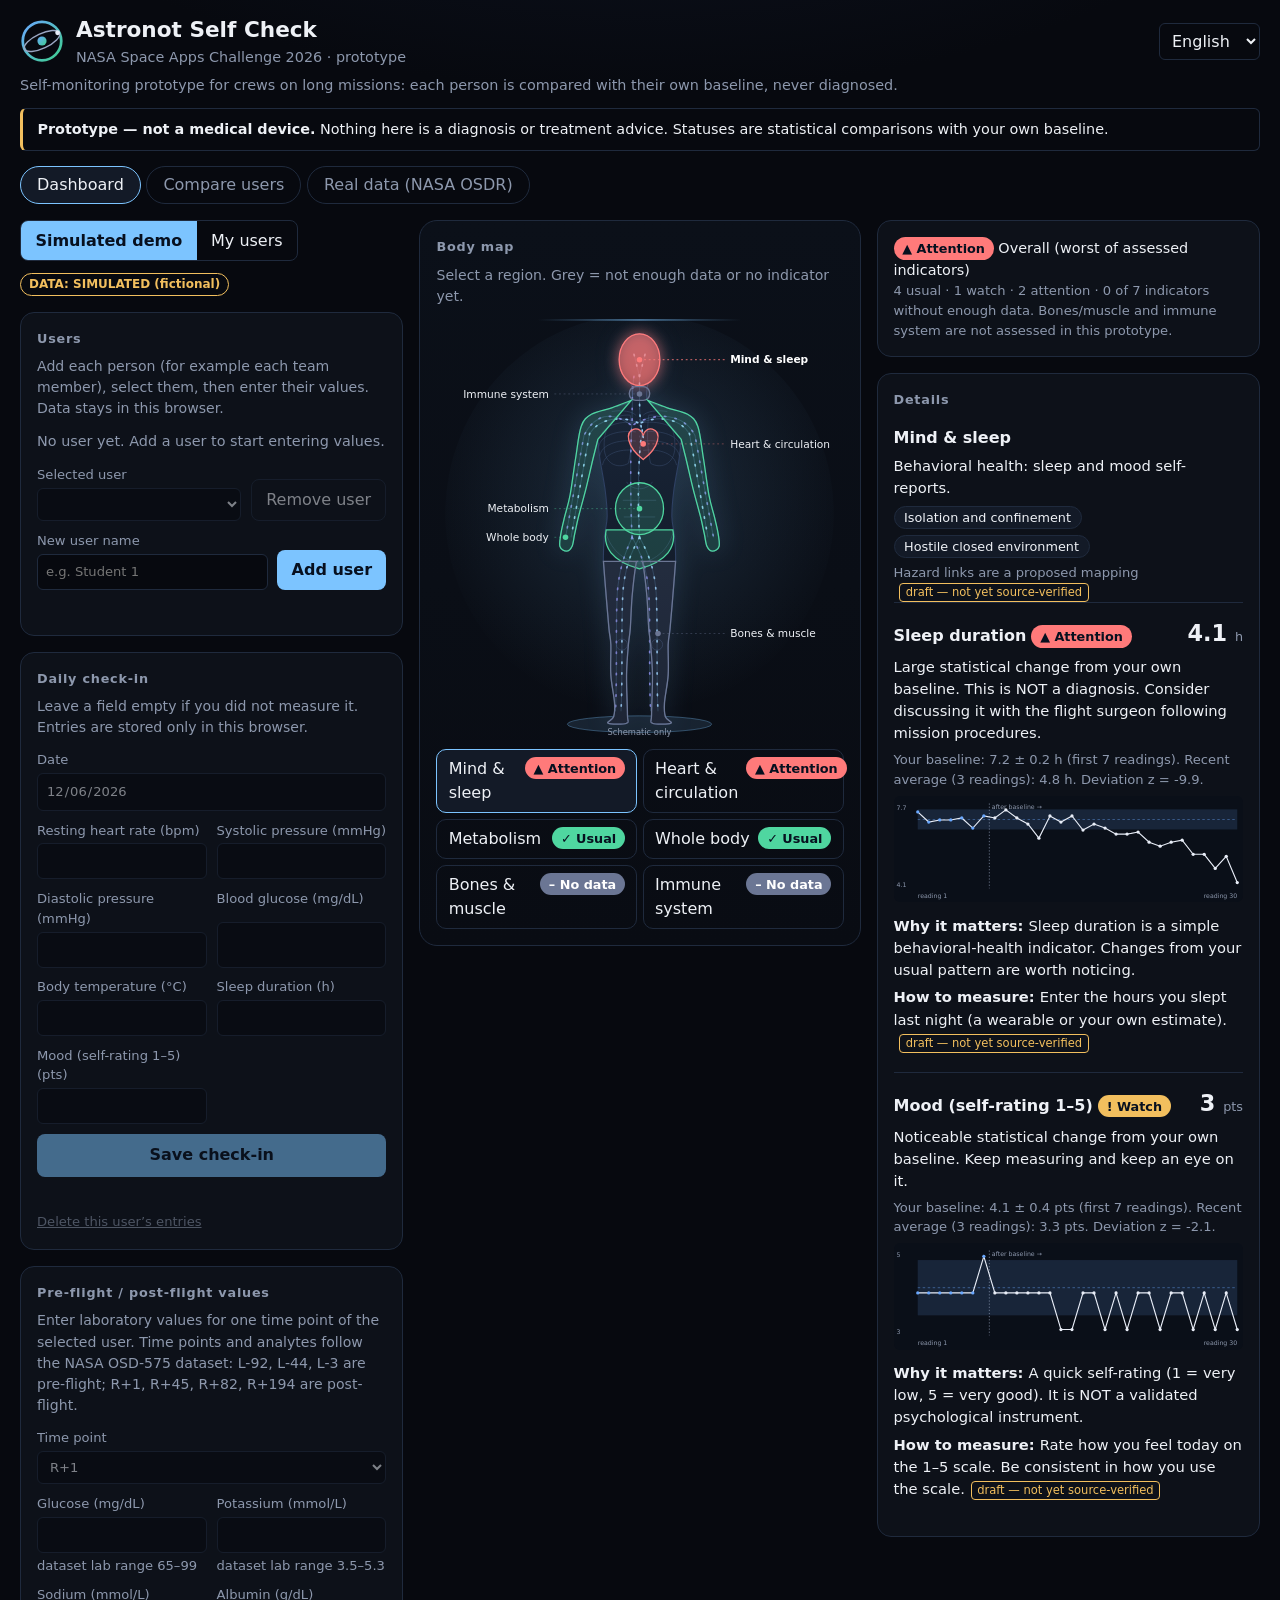
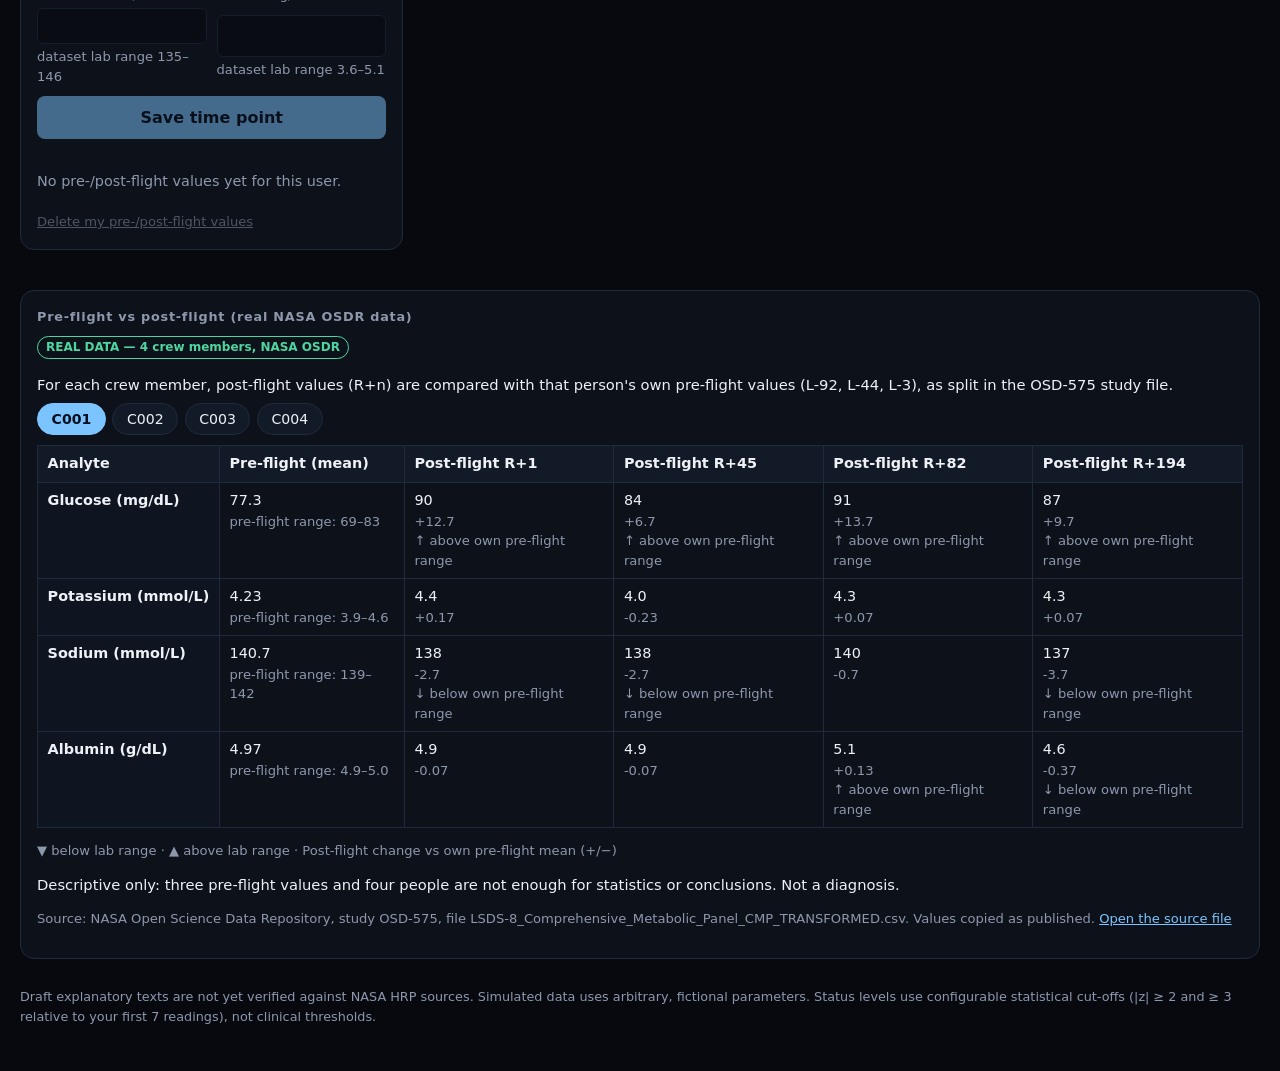
==== commit 4e1c5555: "Rename site to "Astronot Self Check" Page title, header, translations (en/tr/it/es) and READMEs.  Co" ====
--- a/nasahealthmontoringsoftware/index.html
+++ b/nasahealthmontoringsoftware/index.html
@@ -3,7 +3,7 @@
 <head>
   <meta charset="utf-8">
   <meta name="viewport" content="width=device-width, initial-scale=1">
-  <title>Astronaut Self-Assessment Panel — NASA Space Apps 2026 prototype</title>
+  <title>Astronot Self Check — NASA Space Apps 2026 prototype</title>
   <link rel="stylesheet" href="css/style.css">
 </head>
 <body>
@@ -17,7 +17,7 @@
         <circle cx="41" cy="15" r="2.6" fill="#e8edf7"/>
       </svg>
       <div>
-        <h1 data-i18n="appTitle">Astronaut Self-Assessment Panel</h1>
+        <h1 data-i18n="appTitle">Astronot Self Check</h1>
         <p class="sub" data-i18n="appSub">NASA Space Apps Challenge 2026 · prototype</p>
       </div>
     </div>
